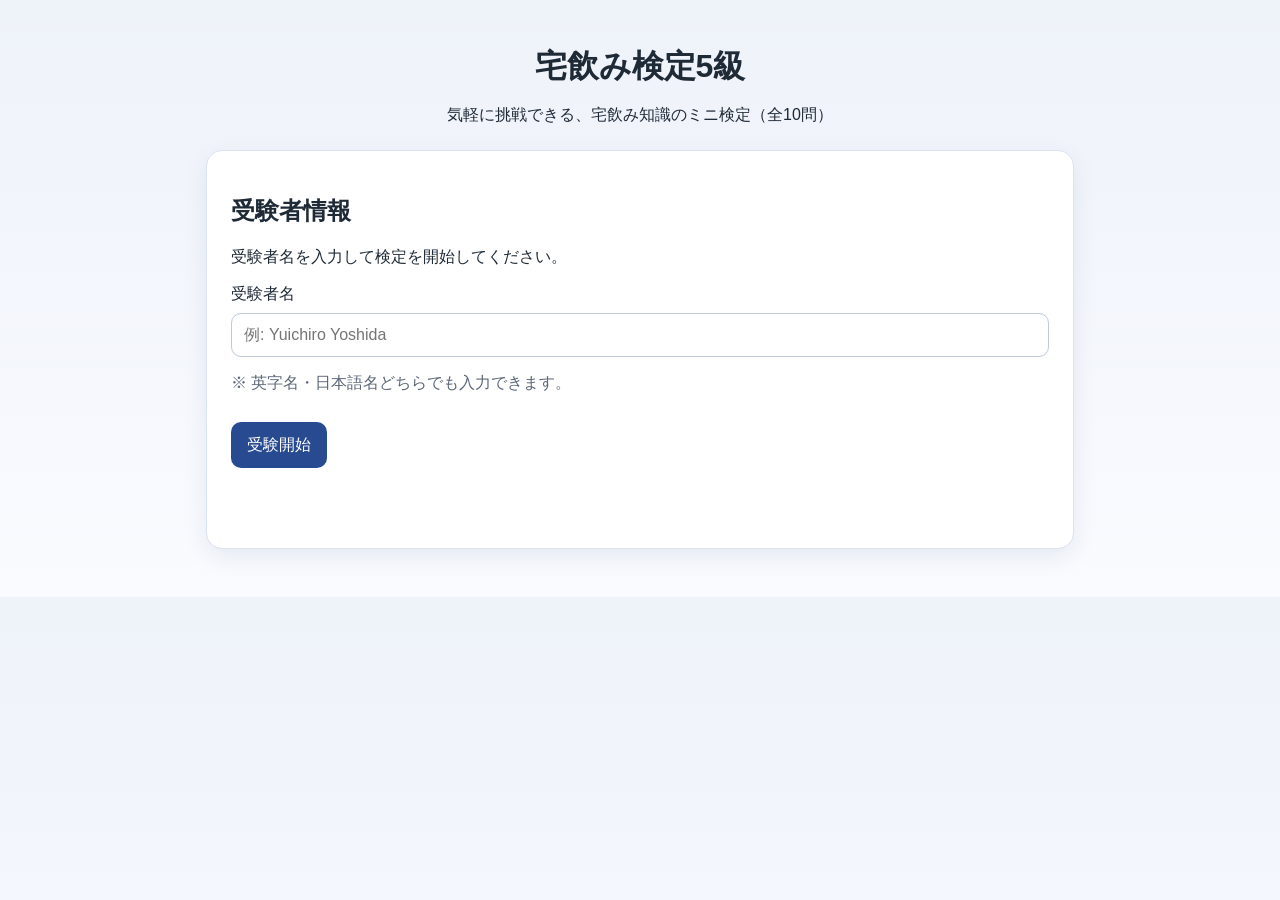
==== index.html @ 3b4cc5da "Implement static Takunomi Kentei 5th-grade web app" ====
<!doctype html>
<html lang="ja">
  <head>
    <meta charset="UTF-8" />
    <meta name="viewport" content="width=device-width, initial-scale=1.0" />
    <title>宅飲み検定5級</title>
    <link rel="stylesheet" href="style.css" />
  </head>
  <body>
    <main class="app">
      <header class="app-header">
        <h1>宅飲み検定5級</h1>
        <p>気軽に挑戦できる、宅飲み知識のミニ検定（全10問）</p>
      </header>

      <section id="start-screen" class="card">
        <h2>受験者情報</h2>
        <p class="lead">受験者名を入力して検定を開始してください。</p>
        <label for="candidate-name">受験者名</label>
        <input
          id="candidate-name"
          type="text"
          inputmode="text"
          autocomplete="name"
          placeholder="例: Yuichiro Yoshida"
          maxlength="40"
        />
        <p class="help">※ 英字名・日本語名どちらでも入力できます。</p>
        <button id="start-btn" class="btn primary">受験開始</button>
        <p id="start-error" class="error" aria-live="polite"></p>
      </section>

      <section id="quiz-screen" class="card hidden" aria-live="polite">
        <div class="quiz-meta">
          <p id="progress"></p>
          <p id="score-preview"></p>
        </div>
        <h2 id="question-text"></h2>
        <div id="choices" class="choices"></div>
      </section>

      <section id="result-screen" class="card hidden">
        <h2>検定結果</h2>
        <p id="result-name"></p>
        <p id="result-score" class="result-score"></p>
        <p id="result-status" class="result-status"></p>
        <button id="retry-btn" class="btn secondary hidden">再受験する</button>
      </section>

      <section id="certificate-screen" class="hidden">
        <article id="certificate" class="certificate" aria-label="宅飲み検定5級 認定証">
          <p class="certificate-kicker">日本生活嗜好技能検定協会 公式認定</p>
          <h2>宅飲み検定5級 認定証</h2>
          <p class="certificate-body">下記の者は、宅飲みに関する基礎知識を修得したことをここに認定します。</p>
          <p id="certificate-name" class="certificate-name"></p>
          <div class="certificate-footer">
            <div>
              <p id="certificate-number"></p>
              <p id="certificate-date"></p>
            </div>
            <div class="issuer">
              <p>認定団体</p>
              <p>日本生活嗜好技能検定協会</p>
            </div>
          </div>
        </article>
        <div class="actions">
          <button id="print-btn" class="btn primary">認定証を印刷</button>
          <button id="new-exam-btn" class="btn secondary">もう一度受験する</button>
        </div>
      </section>
    </main>

    <script src="script.js"></script>
  </body>
</html>
---- style.css ----
:root {
  --bg: #f6f7fb;
  --card: #ffffff;
  --text: #1f2a37;
  --muted: #5b6778;
  --primary: #284a91;
  --primary-hover: #1f3b74;
  --secondary: #e7ecf8;
  --ok: #1f7a47;
  --ng: #9f2334;
  --border: #dbe3ef;
}

* {
  box-sizing: border-box;
}

body {
  margin: 0;
  font-family: "Hiragino Kaku Gothic ProN", "Yu Gothic", "Meiryo", sans-serif;
  color: var(--text);
  background: linear-gradient(180deg, #eef2f9, #f9fbff);
}

.app {
  max-width: 900px;
  margin: 0 auto;
  padding: 24px 16px 48px;
}

.app-header {
  text-align: center;
  margin-bottom: 24px;
}

.app-header h1 {
  margin-bottom: 8px;
}

.card {
  background: var(--card);
  border: 1px solid var(--border);
  border-radius: 16px;
  padding: 24px;
  box-shadow: 0 8px 24px rgba(18, 39, 81, 0.08);
}

.hidden {
  display: none;
}

label,
.lead,
.help,
.error,
.quiz-meta,
.result-score,
.result-status {
  display: block;
}

input[type="text"] {
  width: 100%;
  margin-top: 8px;
  padding: 12px;
  border-radius: 10px;
  border: 1px solid #bec9db;
  font-size: 1rem;
}

.help,
.quiz-meta,
#result-name {
  color: var(--muted);
}

.error {
  min-height: 1.5em;
  color: var(--ng);
}

.btn {
  margin-top: 12px;
  border: none;
  border-radius: 10px;
  padding: 12px 16px;
  font-size: 1rem;
  cursor: pointer;
  min-height: 46px;
}

.primary {
  background: var(--primary);
  color: #fff;
}

.primary:hover {
  background: var(--primary-hover);
}

.secondary {
  background: var(--secondary);
  color: #253a61;
}

.choices {
  margin-top: 18px;
  display: grid;
  gap: 10px;
}

.choice-btn {
  text-align: left;
  border: 1px solid #c9d5e8;
  background: #fff;
}

.choice-btn:hover {
  background: #f2f6ff;
}

.result-score {
  font-size: 1.3rem;
  font-weight: 700;
}

.pass {
  color: var(--ok);
}

.fail {
  color: var(--ng);
}

.certificate {
  margin-top: 20px;
  background: #fffdfa;
  border: 8px double #7b5e16;
  border-radius: 8px;
  padding: 32px;
  width: 100%;
  aspect-ratio: 1.414 / 1;
  min-height: 420px;
  display: flex;
  flex-direction: column;
  justify-content: space-between;
}

.certificate-kicker {
  text-align: center;
  letter-spacing: 0.08em;
}

.certificate h2 {
  text-align: center;
  font-size: clamp(1.6rem, 3vw, 2.3rem);
  margin: 8px 0;
}

.certificate-body {
  text-align: center;
}

.certificate-name {
  text-align: center;
  font-size: clamp(1.5rem, 4vw, 2rem);
  font-weight: bold;
  border-bottom: 2px solid #c7b37a;
  margin: 8px auto;
  padding-bottom: 4px;
  min-width: 60%;
}

.certificate-footer {
  display: flex;
  justify-content: space-between;
  gap: 12px;
}

.issuer {
  text-align: right;
}

.actions {
  margin-top: 16px;
  display: flex;
  flex-wrap: wrap;
  gap: 10px;
}

@media (max-width: 640px) {
  .card {
    padding: 18px;
  }

  .certificate {
    min-height: 360px;
    padding: 18px;
  }

  .certificate-footer {
    flex-direction: column;
  }

  .issuer {
    text-align: left;
  }
}

@media print {
  body {
    background: #fff;
  }

  .app-header,
  #start-screen,
  #quiz-screen,
  #result-screen,
  .actions {
    display: none !important;
  }

  #certificate-screen {
    display: block !important;
  }

  .certificate {
    margin: 0;
    width: 100%;
    min-height: auto;
    border-width: 6px;
    box-shadow: none;
    page-break-inside: avoid;
  }
}
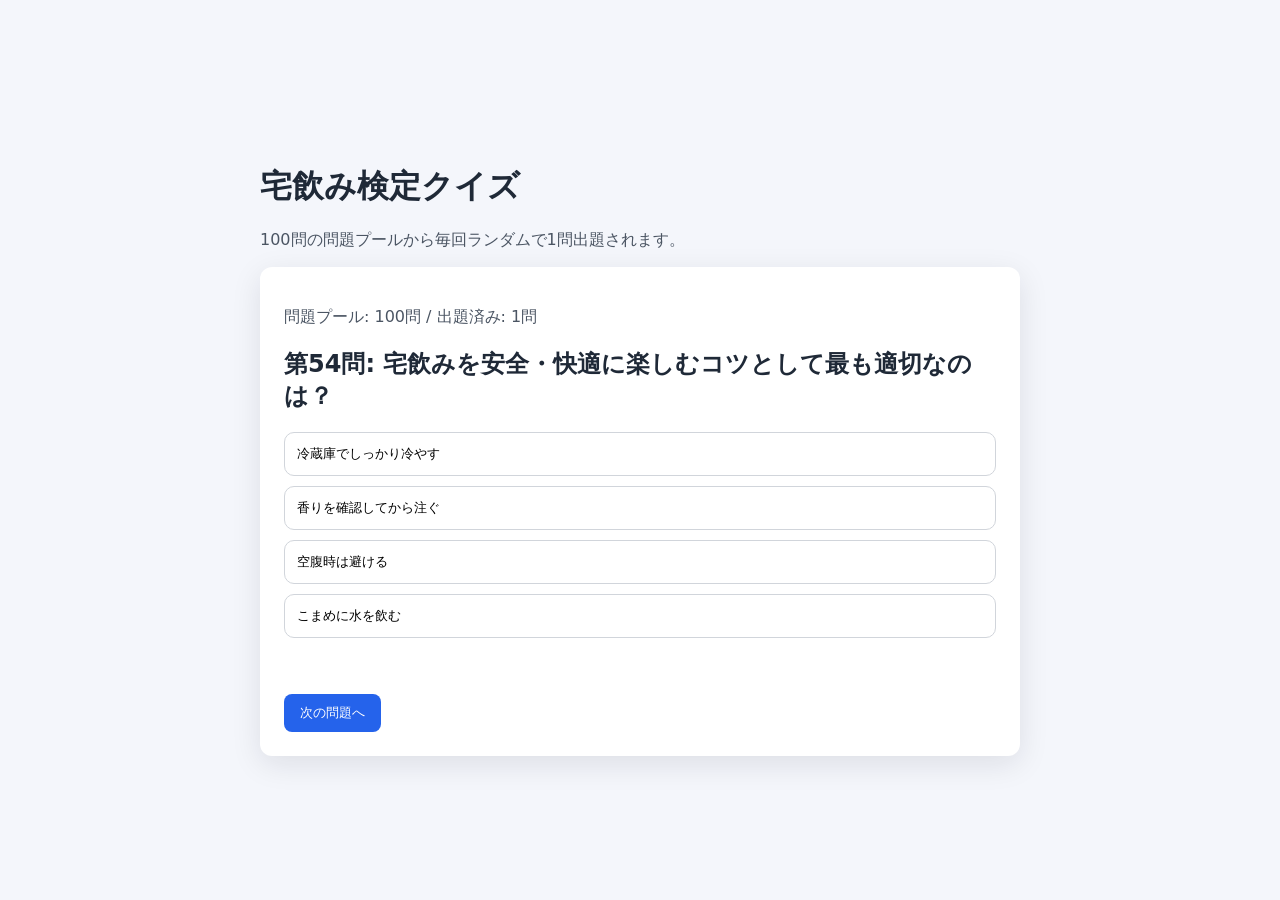
==== commit ef0a8ea6: "Add 100-question random quiz pool" ====
--- a/index.html
+++ b/index.html
@@ -1,76 +1,27 @@
 <!doctype html>
 <html lang="ja">
-  <head>
-    <meta charset="UTF-8" />
-    <meta name="viewport" content="width=device-width, initial-scale=1.0" />
-    <title>宅飲み検定5級</title>
-    <link rel="stylesheet" href="style.css" />
-  </head>
-  <body>
-    <main class="app">
-      <header class="app-header">
-        <h1>宅飲み検定5級</h1>
-        <p>気軽に挑戦できる、宅飲み知識のミニ検定（全10問）</p>
-      </header>
+<head>
+  <meta charset="UTF-8" />
+  <meta name="viewport" content="width=device-width, initial-scale=1.0" />
+  <title>宅飲み検定クイズ</title>
+  <link rel="stylesheet" href="styles.css" />
+</head>
+<body>
+  <main class="container">
+    <h1>宅飲み検定クイズ</h1>
+    <p class="lead">100問の問題プールから毎回ランダムで1問出題されます。</p>
 
-      <section id="start-screen" class="card">
-        <h2>受験者情報</h2>
-        <p class="lead">受験者名を入力して検定を開始してください。</p>
-        <label for="candidate-name">受験者名</label>
-        <input
-          id="candidate-name"
-          type="text"
-          inputmode="text"
-          autocomplete="name"
-          placeholder="例: Yuichiro Yoshida"
-          maxlength="40"
-        />
-        <p class="help">※ 英字名・日本語名どちらでも入力できます。</p>
-        <button id="start-btn" class="btn primary">受験開始</button>
-        <p id="start-error" class="error" aria-live="polite"></p>
-      </section>
+    <section class="card">
+      <p id="meta" class="meta"></p>
+      <h2 id="question">読み込み中...</h2>
+      <div id="choices" class="choices"></div>
+      <p id="result" class="result"></p>
+      <div class="actions">
+        <button id="nextBtn" type="button">次の問題へ</button>
+      </div>
+    </section>
+  </main>
 
-      <section id="quiz-screen" class="card hidden" aria-live="polite">
-        <div class="quiz-meta">
-          <p id="progress"></p>
-          <p id="score-preview"></p>
-        </div>
-        <h2 id="question-text"></h2>
-        <div id="choices" class="choices"></div>
-      </section>
-
-      <section id="result-screen" class="card hidden">
-        <h2>検定結果</h2>
-        <p id="result-name"></p>
-        <p id="result-score" class="result-score"></p>
-        <p id="result-status" class="result-status"></p>
-        <button id="retry-btn" class="btn secondary hidden">再受験する</button>
-      </section>
-
-      <section id="certificate-screen" class="hidden">
-        <article id="certificate" class="certificate" aria-label="宅飲み検定5級 認定証">
-          <p class="certificate-kicker">日本生活嗜好技能検定協会 公式認定</p>
-          <h2>宅飲み検定5級 認定証</h2>
-          <p class="certificate-body">下記の者は、宅飲みに関する基礎知識を修得したことをここに認定します。</p>
-          <p id="certificate-name" class="certificate-name"></p>
-          <div class="certificate-footer">
-            <div>
-              <p id="certificate-number"></p>
-              <p id="certificate-date"></p>
-            </div>
-            <div class="issuer">
-              <p>認定団体</p>
-              <p>日本生活嗜好技能検定協会</p>
-            </div>
-          </div>
-        </article>
-        <div class="actions">
-          <button id="print-btn" class="btn primary">認定証を印刷</button>
-          <button id="new-exam-btn" class="btn secondary">もう一度受験する</button>
-        </div>
-      </section>
-    </main>
-
-    <script src="script.js"></script>
-  </body>
+  <script src="app.js"></script>
+</body>
 </html>
--- a/styles.css
+++ b/styles.css
@@ -0,0 +1,75 @@
+:root {
+  color-scheme: light dark;
+  font-family: system-ui, -apple-system, sans-serif;
+}
+
+body {
+  margin: 0;
+  min-height: 100vh;
+  display: grid;
+  place-items: center;
+  background: #f4f6fb;
+  color: #1f2937;
+}
+
+.container {
+  width: min(760px, 92vw);
+}
+
+.card {
+  background: #fff;
+  border-radius: 12px;
+  padding: 24px;
+  box-shadow: 0 8px 30px rgba(15, 23, 42, 0.1);
+}
+
+.lead, .meta {
+  color: #4b5563;
+}
+
+.choices {
+  display: grid;
+  gap: 10px;
+  margin-top: 20px;
+}
+
+.choice {
+  border: 1px solid #d1d5db;
+  border-radius: 10px;
+  padding: 12px;
+  text-align: left;
+  background: #fff;
+  cursor: pointer;
+}
+
+.choice:hover {
+  background: #f8fafc;
+}
+
+.choice.correct {
+  border-color: #16a34a;
+  background: #dcfce7;
+}
+
+.choice.wrong {
+  border-color: #dc2626;
+  background: #fee2e2;
+}
+
+.result {
+  min-height: 1.5em;
+  font-weight: 600;
+}
+
+.actions {
+  margin-top: 16px;
+}
+
+#nextBtn {
+  border: none;
+  border-radius: 8px;
+  padding: 10px 16px;
+  background: #2563eb;
+  color: #fff;
+  cursor: pointer;
+}
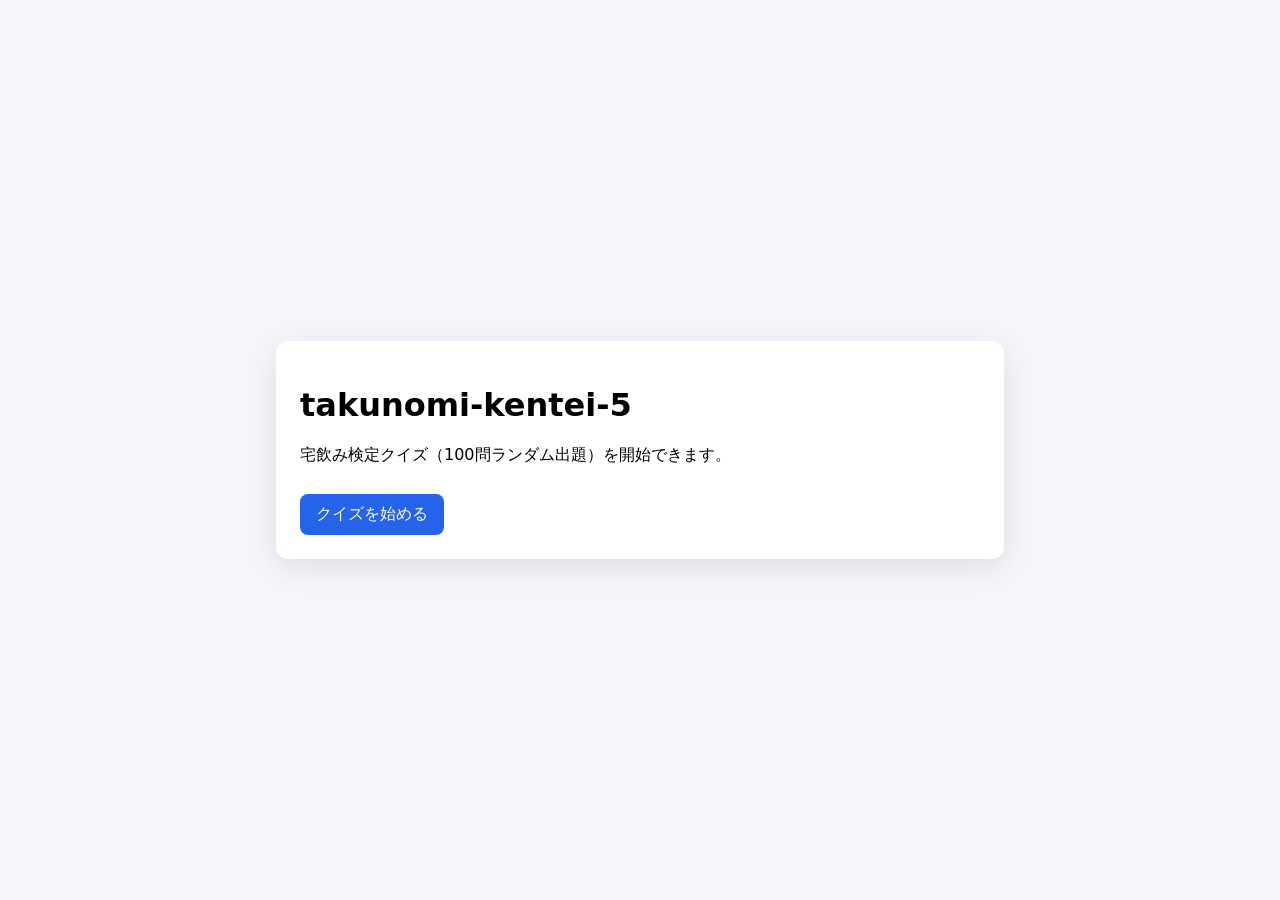
==== commit 2c11ae67: "Add top page link to quiz.html to complete navigation" ====
--- a/index.html
+++ b/index.html
@@ -3,25 +3,18 @@
 <head>
   <meta charset="UTF-8" />
   <meta name="viewport" content="width=device-width, initial-scale=1.0" />
-  <title>宅飲み検定クイズ</title>
-  <link rel="stylesheet" href="styles.css" />
+  <title>takunomi-kentei-5</title>
+  <style>
+    body { font-family: system-ui, -apple-system, sans-serif; margin: 0; min-height: 100vh; display: grid; place-items: center; background:#f4f6fb; }
+    .card { background:#fff; border-radius:12px; padding:24px; box-shadow:0 8px 30px rgba(15,23,42,.1); width:min(680px,92vw); }
+    a { display:inline-block; margin-top:12px; text-decoration:none; background:#2563eb; color:#fff; padding:10px 16px; border-radius:8px; }
+  </style>
 </head>
 <body>
-  <main class="container">
-    <h1>宅飲み検定クイズ</h1>
-    <p class="lead">100問の問題プールから毎回ランダムで1問出題されます。</p>
-
-    <section class="card">
-      <p id="meta" class="meta"></p>
-      <h2 id="question">読み込み中...</h2>
-      <div id="choices" class="choices"></div>
-      <p id="result" class="result"></p>
-      <div class="actions">
-        <button id="nextBtn" type="button">次の問題へ</button>
-      </div>
-    </section>
+  <main class="card">
+    <h1>takunomi-kentei-5</h1>
+    <p>宅飲み検定クイズ（100問ランダム出題）を開始できます。</p>
+    <a href="quiz.html">クイズを始める</a>
   </main>
-
-  <script src="app.js"></script>
 </body>
 </html>
